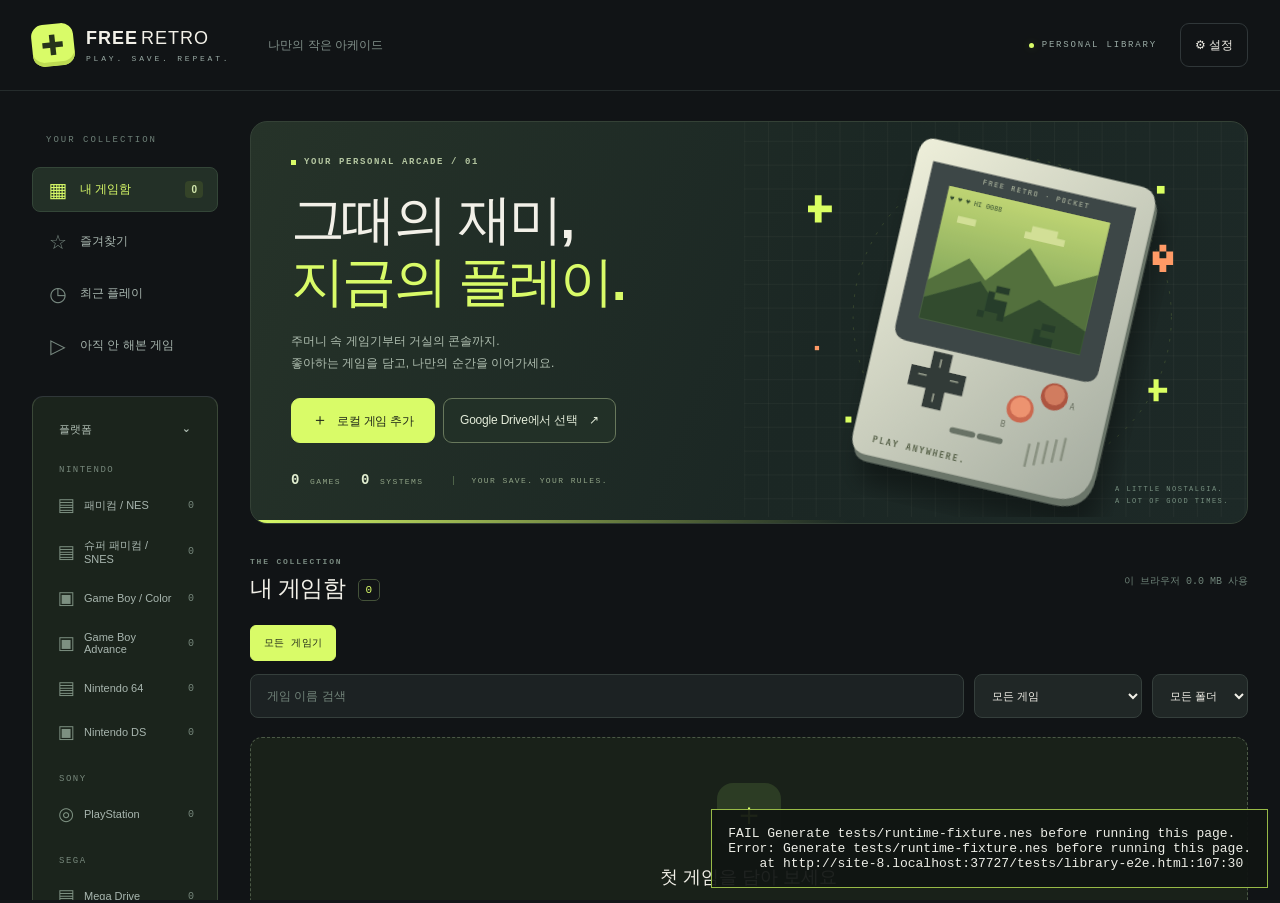
==== tests/library-e2e.html @ cb8934e1 "Add platform sidebar, folder imports and custom game artwork" ====
<!doctype html>
<html lang="ko">
  <meta charset="utf-8" />
  <title>Free Retro Library UI QA</title>
  <style>
    body { margin: 0; background: #141719; color: #edeee7; font: 13px monospace; }
    iframe { width: 100%; height: 100vh; border: 0; }
    pre { position: fixed; right: 12px; bottom: 12px; z-index: 100; margin: 0;
      max-width: 45%; max-height: 38vh; overflow: auto; padding: 16px;
      background: #101513ef; border: 1px solid #98ba47; white-space: pre-wrap; }
  </style>
  <iframe id="app" src="../index.html"></iframe>
  <pre id="results">Preparing isolated library UI checks…</pre>
  <script type="module">
    import * as store from "../app/storage.js";
    import { romId, SYSTEMS } from "../app/model.js";

    const frame = document.querySelector("#app"),
      output = document.querySelector("#results"),
      lines = [],
      tag = crypto.randomUUID().slice(0, 8),
      originalFolder = `QA-Library-${tag}`,
      movedFolder = `QA-Moved-${tag}`;
    let doc, win;
    const sleep = (ms) => new Promise((resolve) => setTimeout(resolve, ms));
    const $ = (id) => doc.getElementById(id);
    async function wait(predicate, label = "UI update") {
      const end = Date.now() + 20000;
      while (Date.now() < end) {
        if (await predicate()) return;
        await sleep(50);
      }
      throw new Error(`Timed out: ${label}`);
    }
    function check(name, condition) {
      if (!condition) throw new Error(name);
      lines.push(`PASS ${name}`);
      output.textContent = lines.join("\n");
    }
    async function ready() {
      await wait(() => {
        doc = frame.contentDocument;
        win = frame.contentWindow;
        return typeof doc?.getElementById("add-local")?.onclick === "function" &&
          doc.querySelectorAll("#platform-list button").length === Object.keys(SYSTEMS).length;
      }, "application initialization");
    }
    async function reload() {
      const loaded = new Promise((resolve) => frame.addEventListener("load", resolve, { once: true }));
      win.location.reload();
      await loaded;
      await ready();
    }
    function selectFiles(inputId, files) {
      const transfer = new win.DataTransfer();
      for (const file of files) transfer.items.add(file);
      $(inputId).files = transfer.files;
      $(inputId).dispatchEvent(new win.Event("change", { bubbles: true }));
    }
    function file(bytes, name, path = "", type = "application/octet-stream") {
      const selected = new win.File([bytes], name, { type });
      if (path) Object.defineProperty(selected, "webkitRelativePath", { value: path });
      return selected;
    }
    async function image(color) {
      const canvas = document.createElement("canvas");
      canvas.width = 1600; canvas.height = 2400;
      const context = canvas.getContext("2d");
      context.fillStyle = color; context.fillRect(0, 0, canvas.width, canvas.height);
      context.fillStyle = "#141719"; context.font = "bold 160px sans-serif";
      context.fillText("FREE", 160, 560); context.fillText("RETRO", 160, 800);
      context.font = "80px sans-serif"; context.fillText(`QA ${tag}`, 160, 1160);
      return new Promise((resolve) => canvas.toBlob(resolve, "image/png"));
    }
    function card(title) {
      return [...doc.querySelectorAll(".game-card")]
        .find((element) => element.querySelector("h3").textContent.includes(title));
    }
    async function stageDirectory(rom, extras = []) {
      $("add-local").click();
      selectFiles("directory-input", [rom, ...extras]);
      await wait(() => $("import-list").children.length === 1, "one staged ROM");
    }
    async function chooseImportArtwork(blob) {
      $("import-list").querySelector("button").click();
      selectFiles("artwork-input", [file(blob, `artwork-${tag}.png`, "", "image/png")]);
      await wait(() => !$("import-save").disabled &&
        $("import-list").querySelector("button").textContent === "표지 변경", "artwork decoding");
    }
    async function commit(id) {
      $("import-save").click();
      await wait(async () => !$("import-game").open && !!(await store.getGame(id)), "import commit");
    }
    async function edit(title) {
      card(title).querySelectorAll("button")[1].click();
      await wait(() => $("edit-game").open, "edit dialog");
    }
    async function saveEdit() {
      $("edit-save").click();
      await wait(() => !$("edit-game").open, "edit commit");
    }
    async function blobHash(blob) { return romId(blob); }

    try {
      await ready();
      const fixture = await fetch("runtime-fixture.nes", { cache: "no-store" });
      if (!fixture.ok) throw new Error("Generate tests/runtime-fixture.nes before running this page.");
      const bytes = new Uint8Array(await fixture.arrayBuffer());
      if (bytes.length < 64) throw new Error("Invalid original test fixture");
      // Only our authored QA ROM is modified. A fresh fingerprint avoids all existing records.
      bytes.set(crypto.getRandomValues(new Uint8Array(16)), bytes.length - 16);
      const rom = file(bytes, `Library QA ${tag}.nes`, `${originalFolder}/Nintendo/Library QA ${tag}.nes`),
        id = await romId(rom),
        title = `Library QA ${tag}`,
        coverA = await image("#c7e85e"),
        coverB = await image("#eab685");
      if (await store.getGame(id)) throw new Error("QA fingerprint collision; rerun instead of changing an existing record.");
      const platforms = [...doc.querySelectorAll("#platform-list button")];
      check("sidebar contains every supported platform once", platforms.length === 10 &&
        new Set(platforms.map((button) => button.dataset.core)).size === 10 &&
        platforms.every((button) => SYSTEMS[button.dataset.core]));

      const extras = [
        file("QA documentation", "README.txt", `${originalFolder}/README.txt`, "text/plain"),
        file(coverA, "cover.png", `${originalFolder}/Nintendo/cover.png`, "image/png"),
      ];
      await stageDirectory(rom, extras);
      check("directory selection excludes docs and image files", $("import-list").children.length === 1 &&
        $("import-status").textContent.includes("ROM 이외 2개 파일 제외"));
      check("directory root is offered as a new collection folder", $("import-folder").value === "__new__" &&
        $("import-new-folder").value === originalFolder);
      await chooseImportArtwork(coverA);
      check("artwork preview is prepared without saving the ROM", $("import-list").querySelector("img").src.startsWith("blob:") &&
        !(await store.getGame(id)));
      $("import-cancel").click();
      await sleep(50);
      check("cancelling an import writes no QA record", !$("import-game").open && !(await store.getGame(id)));

      await stageDirectory(rom, extras);
      await chooseImportArtwork(coverA);
      await commit(id);
      let saved = await store.getGame(id);
      check("import commits the selected folder and original ROM bytes", saved.folder === originalFolder &&
        saved.core === "nes" && saved.title === title && await romId(saved.blob) === id);
      check("artwork is persisted as a local raster Blob", saved.artwork instanceof Blob &&
        ["image/webp", "image/png"].includes(saved.artwork.type));
      const decoded = await createImageBitmap(saved.artwork);
      check("browser canvas normalization limits the longest edge to 1280", Math.max(decoded.width, decoded.height) === 1280);
      decoded.close();
      await wait(() => !!card(title), "new game card");
      check("new game card shows the selected cover", card(title).querySelector(".game-art").classList.contains("custom-art") &&
        card(title).querySelector(".game-art img").src.startsWith("blob:"));
      doc.querySelector('#platform-list [data-core="segaGG"]').click();
      check("sidebar platform filter hides a game from another console", !card(title));
      doc.querySelector('#platform-list [data-core="nes"]').click();
      check("sidebar platform filter restores the matching game", !!card(title) &&
        doc.querySelector('#platform-list [data-core="nes"]').getAttribute("aria-pressed") === "true");

      const originalArtworkHash = await blobHash(saved.artwork);
      await edit(title);
      $("edit-title").value = "Cancelled QA edit";
      $("edit-folder").value = "Cancelled QA folder";
      $("edit-favorite").checked = true;
      $("edit-artwork-reset").click();
      $("edit-cancel").click();
      saved = await store.getGame(id);
      check("cancelling metadata and cover edits keeps the original record", saved.title === title &&
        saved.folder === originalFolder && !saved.favorite && await blobHash(saved.artwork) === originalArtworkHash);

      const customTitle = `나의 QA 게임 ${tag}`;
      await edit(title);
      $("edit-title").value = customTitle;
      $("edit-folder").value = `QA-Edited-${tag}`;
      $("edit-favorite").checked = true;
      await saveEdit();
      saved = await store.getGame(id);
      check("metadata edits save without dropping the artwork", saved.title === customTitle &&
        saved.folder === `QA-Edited-${tag}` && saved.favorite && await blobHash(saved.artwork) === originalArtworkHash);
      await edit(customTitle);
      $("edit-artwork-reset").click();
      await saveEdit();
      saved = await store.getGame(id);
      check("default cover selection removes only the custom artwork", !saved.artwork && saved.favorite &&
        card(customTitle).querySelector(".game-art img").src.endsWith("app/assets/cartridge.svg"));

      await edit(customTitle);
      $("edit-artwork").click();
      selectFiles("artwork-input", [file(coverA, `restored-${tag}.png`, "", "image/png")]);
      await wait(() => !$("edit-save").disabled && $("edit-artwork-preview").src.startsWith("blob:"), "edit cover decode");
      await saveEdit();
      saved = await store.getGame(id);
      check("editing artwork persists the newly selected image", saved.artwork instanceof Blob);

      // Add personal settings only to this newly created QA game. This synthetic state is
      // marked cloudSaved so a real enabled synchronization timer cannot upload QA bytes.
      saved.profiles = ["기본", "QA 두 번째"];
      saved.rtc = { 기본: 123456, "QA 두 번째": -654321 };
      saved.macros = [{ name: `QA macro ${tag}`, events: [{ key: "A", time: 10 }] }];
      saved.lastPlayed = Date.now() - 5000;
      saved.lastProfile = "QA 두 번째";
      const stateId = `library-qa-state-${tag}`;
      await store.putGame(saved);
      await store.putState({ id: stateId, romId: id, core: "nes", profile: "QA 두 번째",
        label: "QA metadata preservation", created: Date.now(), data: new Blob(["authored QA state"]),
        syncId: `library-qa-sync-${tag}`, cloudSaved: true, rtcOffset: -654321 });
      const oldSettings = JSON.stringify({ title: saved.title, profiles: saved.profiles, rtc: saved.rtc,
        macros: saved.macros, favorite: saved.favorite, lastPlayed: saved.lastPlayed,
        lastProfile: saved.lastProfile, added: saved.added }),
        oldStateHash = await blobHash((await store.statesFor(id))[0].data);
      await reload();
      const duplicate = file(bytes, `Different filename ${tag}.nes`, `${movedFolder}/Different filename ${tag}.nes`);
      await stageDirectory(duplicate);
      await chooseImportArtwork(coverB);
      await commit(id);
      saved = await store.getGame(id);
      check("reimport updates the requested folder and cover", saved.folder === movedFolder &&
        await blobHash(saved.artwork) !== originalArtworkHash);
      check("reimport preserves title, profiles, RTC, macros, favorites and play history", oldSettings === JSON.stringify({
        title: saved.title, profiles: saved.profiles, rtc: saved.rtc, macros: saved.macros,
        favorite: saved.favorite, lastPlayed: saved.lastPlayed, lastProfile: saved.lastProfile, added: saved.added }));
      const states = await store.statesFor(id);
      check("reimport preserves the QA saved state and original ROM identity", states.length === 1 &&
        states[0].id === stateId && await blobHash(states[0].data) === oldStateHash && await romId(saved.blob) === id);
      check("synthetic QA state never enters the cloud upload queue", !(await store.pendingStates()).some(state => state.id === stateId));

      const finalArtworkHash = await blobHash(saved.artwork);
      $("add-local").click();
      selectFiles("rom-input", [file(bytes, `No changes ${tag}.nes`)]);
      await wait(() => $("import-list").children.length === 1, "duplicate staging");
      $("import-folder").value = "";
      $("import-folder").dispatchEvent(new win.Event("change", { bubbles: true }));
      await commit(id);
      saved = await store.getGame(id);
      check("duplicate without new folder or artwork leaves both unchanged", saved.folder === movedFolder &&
        await blobHash(saved.artwork) === finalArtworkHash && saved.title === customTitle);
      lines.push(`\nDONE ${lines.length} checks. Isolated QA ROM ${id.slice(0, 12)} remains in ${movedFolder}.`);
      output.textContent = lines.join("\n");
    } catch (error) {
      lines.push(`FAIL ${error.message}\n${error.stack || ""}`);
      output.textContent = lines.join("\n");
    }
  </script>
</html>
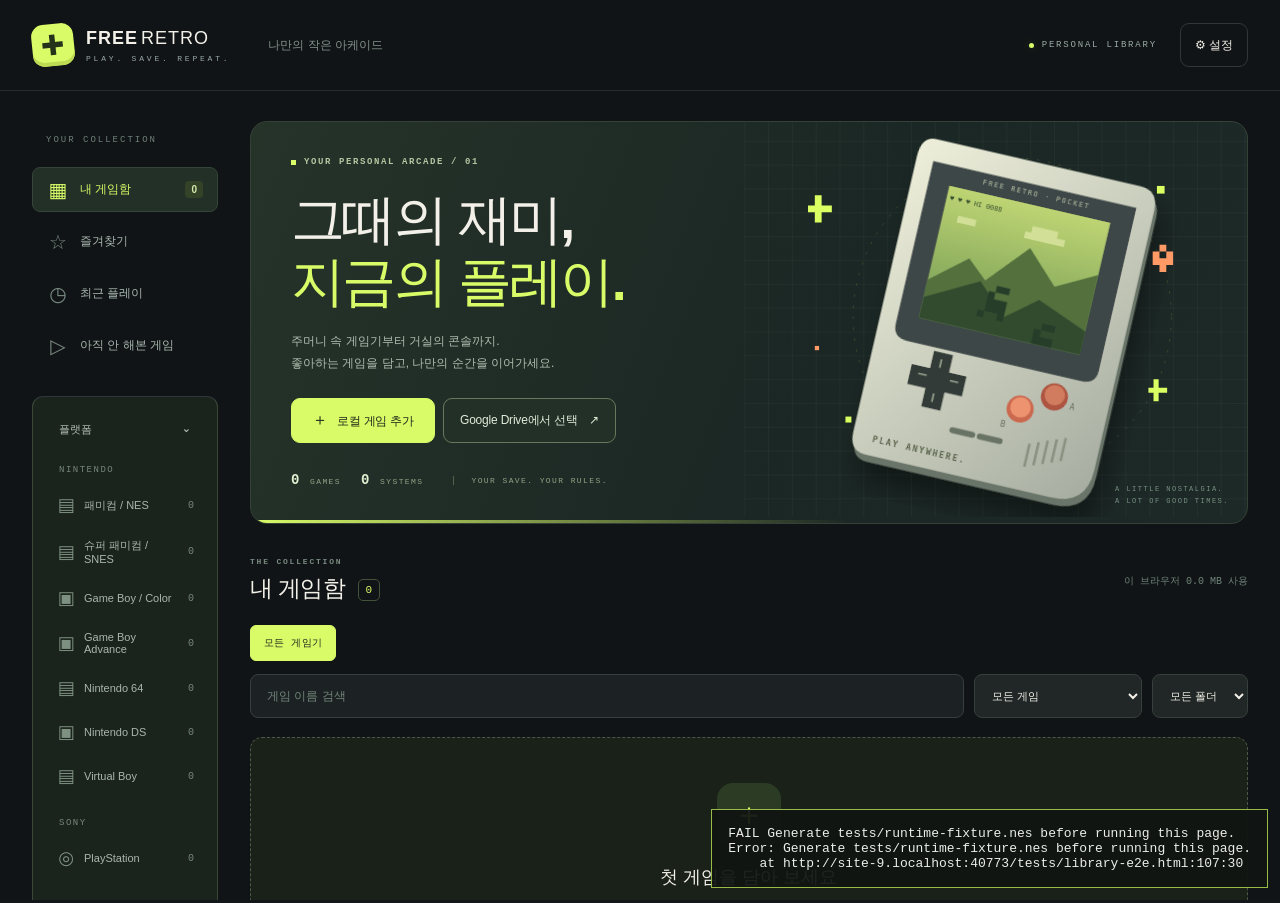
==== commit d491a4f4: "Connect eight additional cartridge platforms with native Atari runtime verification" ====
--- a/tests/library-e2e.html
+++ b/tests/library-e2e.html
@@ -116,8 +116,8 @@
         coverB = await image("#eab685");
       if (await store.getGame(id)) throw new Error("QA fingerprint collision; rerun instead of changing an existing record.");
       const platforms = [...doc.querySelectorAll("#platform-list button")];
-      check("sidebar contains every supported platform once", platforms.length === 10 &&
-        new Set(platforms.map((button) => button.dataset.core)).size === 10 &&
+      check("sidebar contains every supported platform once", platforms.length === Object.keys(SYSTEMS).length &&
+        new Set(platforms.map((button) => button.dataset.core)).size === Object.keys(SYSTEMS).length &&
         platforms.every((button) => SYSTEMS[button.dataset.core]));
 
       const extras = [
